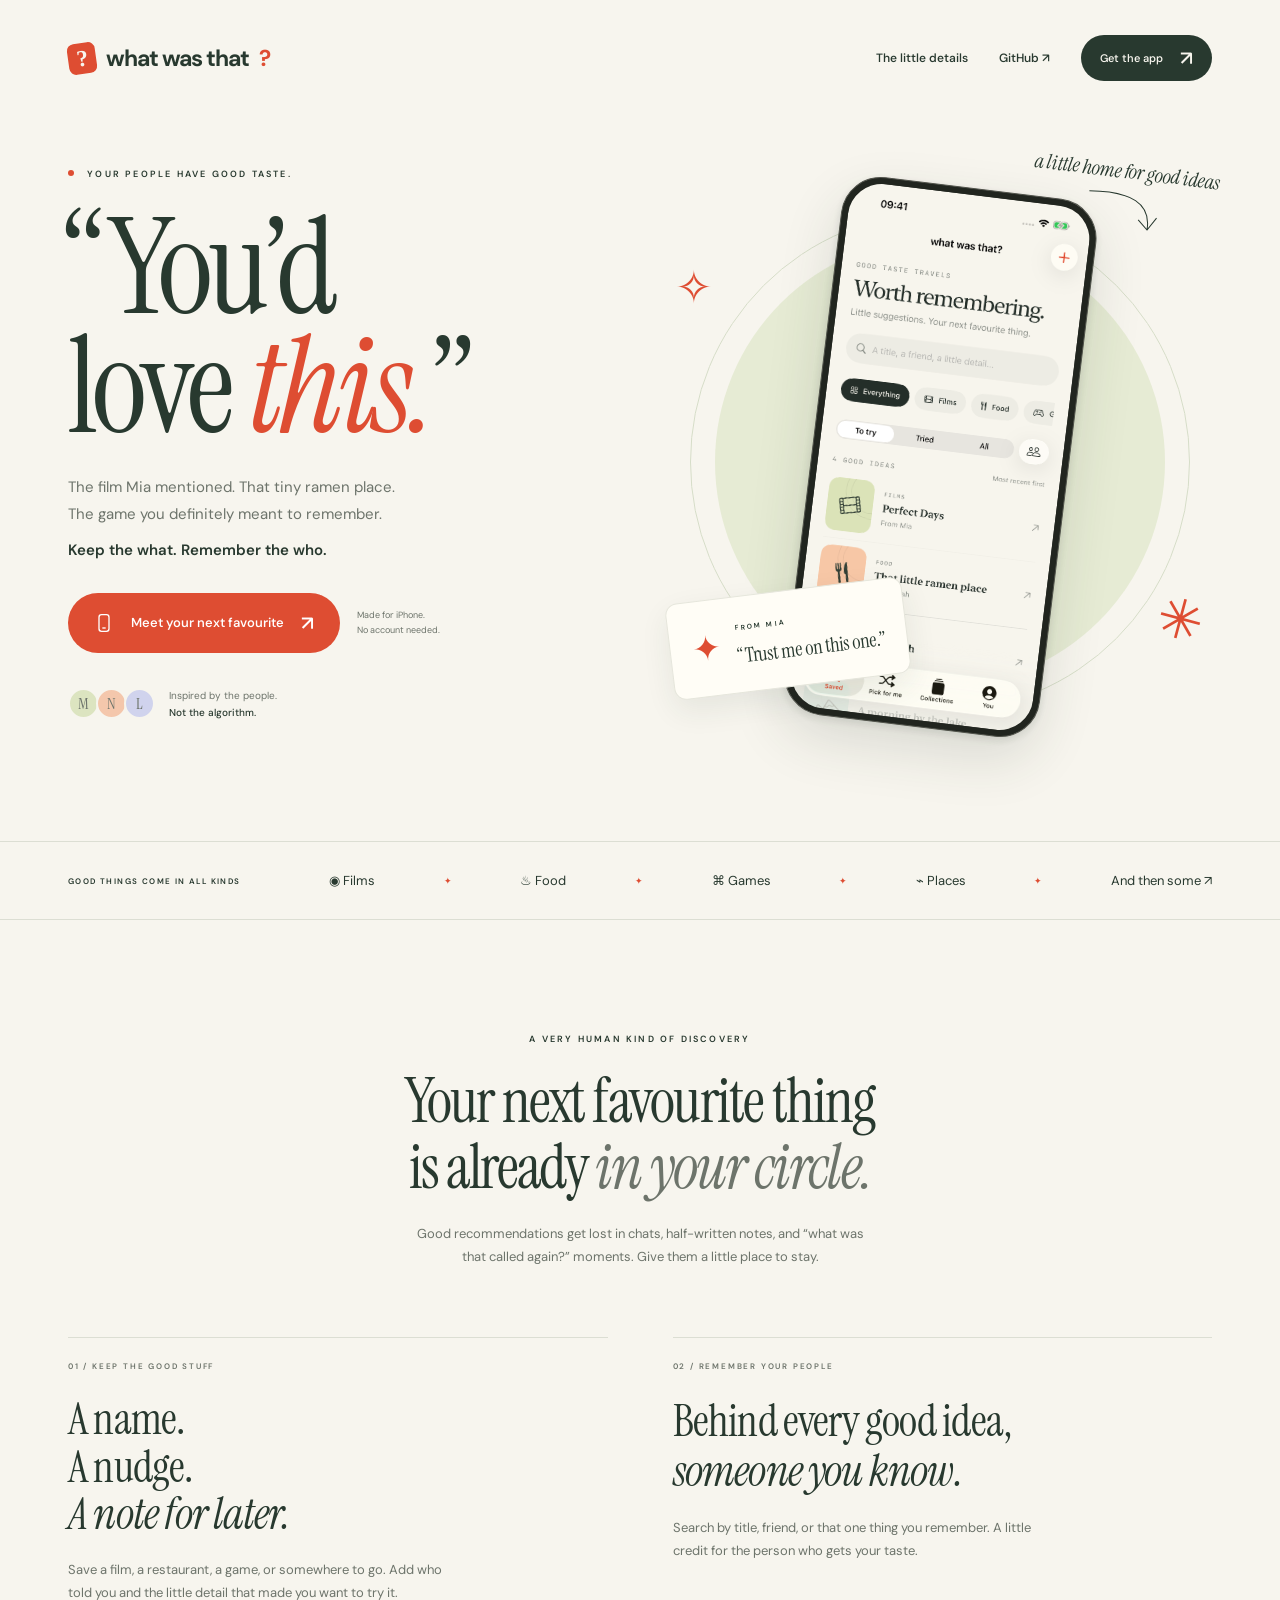
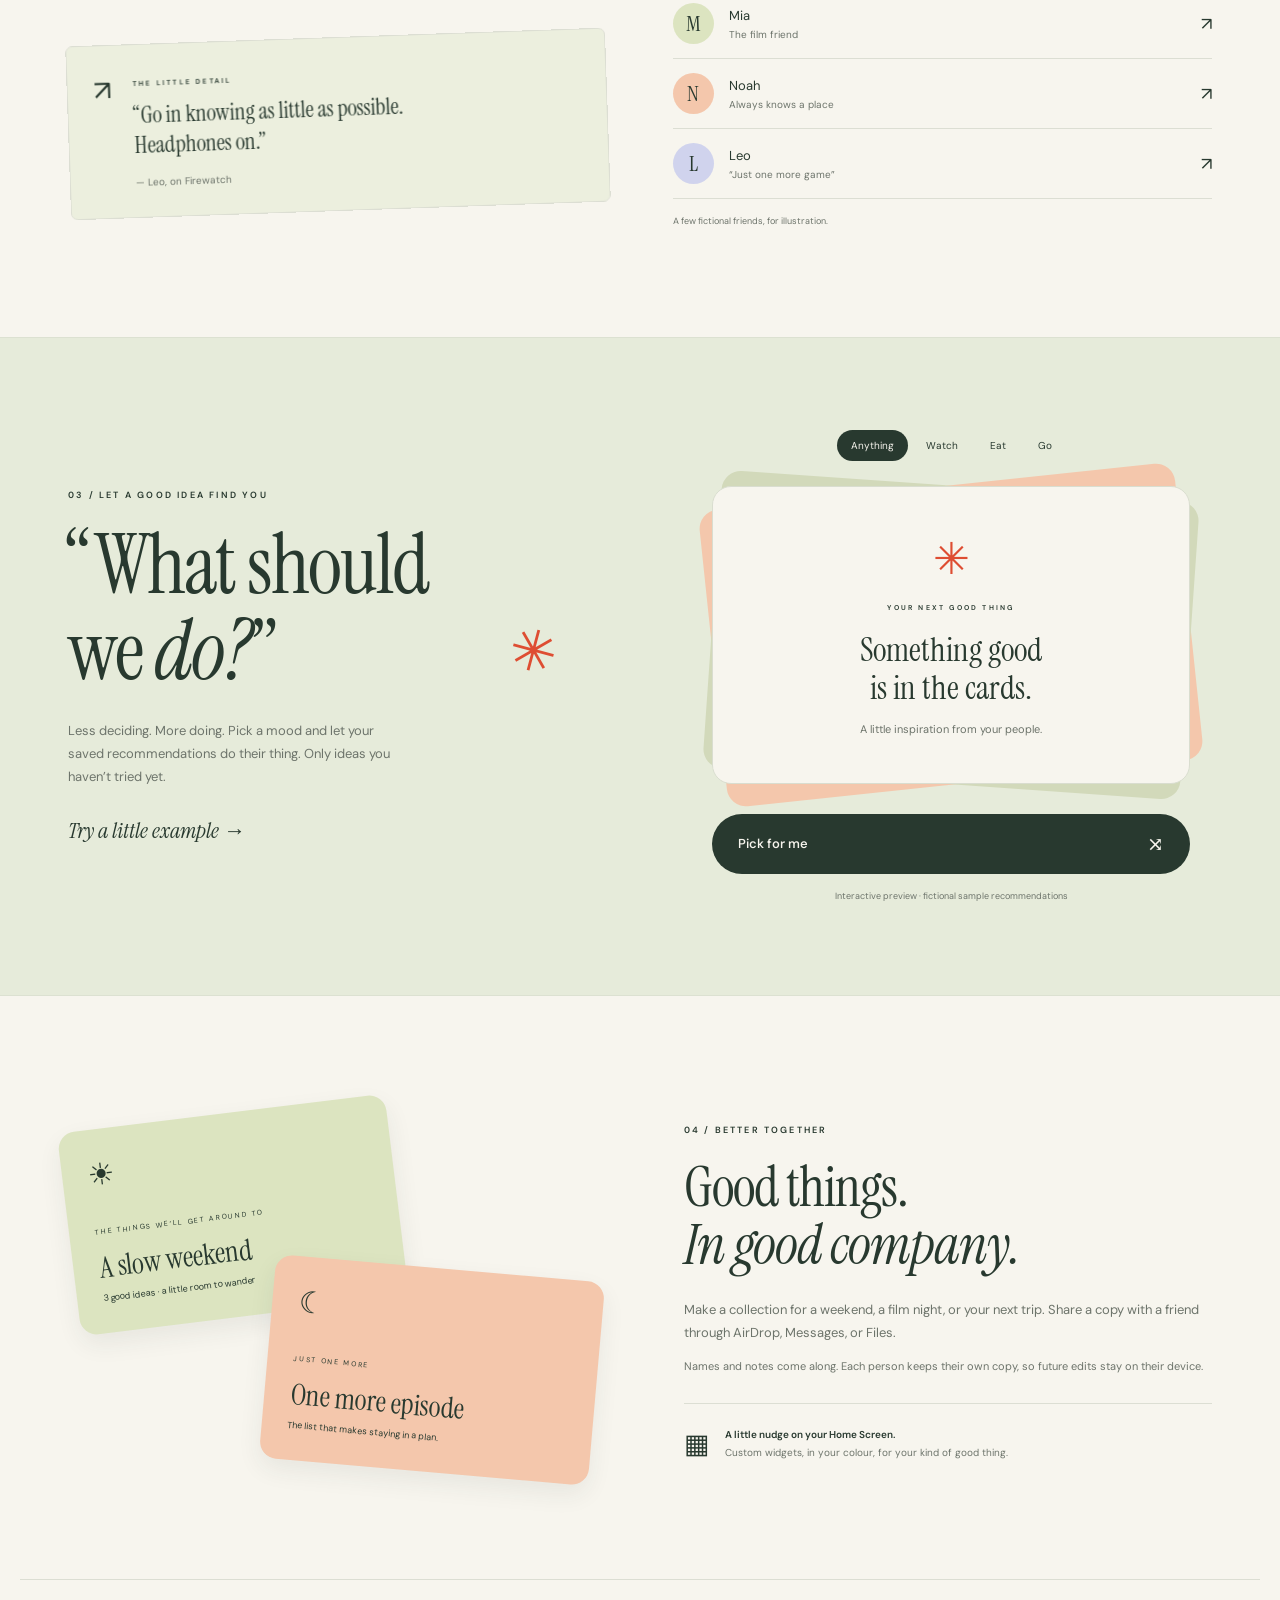
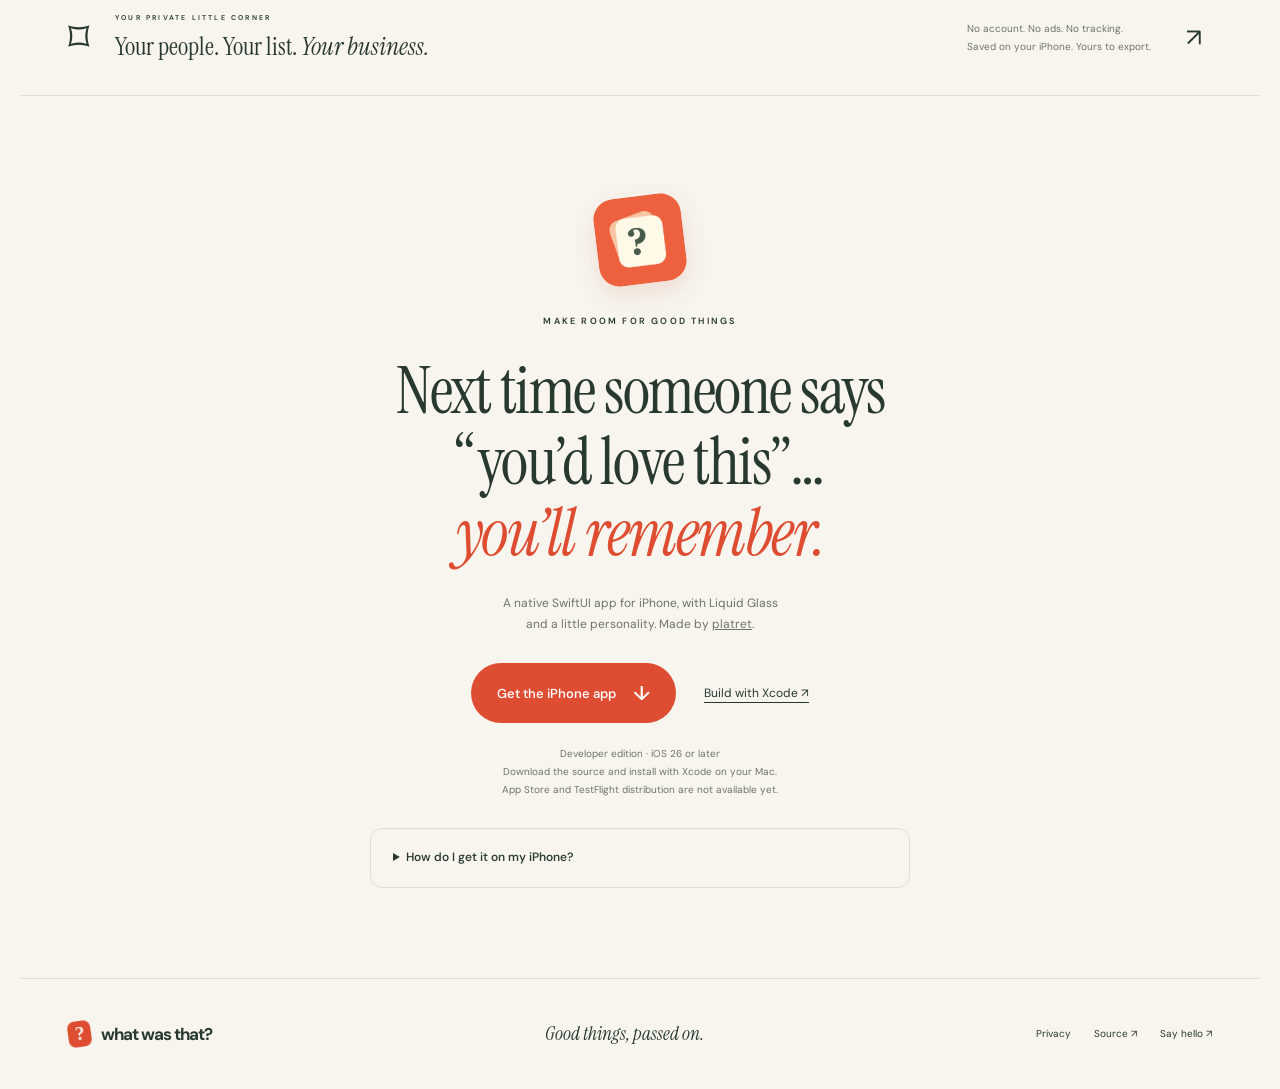
==== site/index.html @ 5cce88cd "Build What Was That iPhone app, widgets, and product website" ====
<!doctype html>
<html lang="en">
  <head>
    <meta charset="utf-8" />
    <meta name="viewport" content="width=device-width,initial-scale=1" />
    <meta name="theme-color" content="#f7f5ee" />
    <title>What Was That? — Good things, passed on.</title>
    <meta
      name="description"
      content="A little home for the films, food, games and places your friends tell you you'll love. A private, native iPhone app by platret."
    />
    <meta
      property="og:title"
      content="What Was That? — Good things, passed on."
    />
    <meta
      property="og:description"
      content="Keep the what. Remember the who. Your next favourite thing is already in your circle."
    />
    <meta property="og:type" content="website" />
    <meta
      property="og:image"
      content="https://platret.github.io/what-was-that/assets/icon.png"
    />
    <link rel="icon" href="assets/icon.png" />
    <link rel="stylesheet" href="style.css" />
    <script src="app.js" defer></script>
  </head>
  <body>
    <a href="#main" class="skip">Skip to content</a>
    <header class="nav wrap">
      <a class="wordmark" href="#" aria-label="What Was That? home"
        ><span class="brand-icon">?</span> what was that<span class="coral"
          >?</span
        ></a
      >
      <nav aria-label="Main navigation">
        <a href="#the-app">The little details</a
        ><a
          href="https://github.com/platret/what-was-that"
          target="_blank"
          rel="noopener"
          >GitHub ↗</a
        ><a class="button small dark" href="#get"
          >Get the app <span>↗</span></a
        >
      </nav>
    </header>
    <main id="main">
      <section class="hero wrap">
        <div class="hero-copy reveal">
          <div class="eyebrow">
            <span class="status-dot"></span> YOUR PEOPLE HAVE GOOD TASTE.
          </div>
          <h1>“You’d<br />love <em>this.</em>”</h1>
          <p class="hero-sub">
            The film Mia mentioned. That tiny ramen place.<br class="desktop" />
            The game you definitely meant to remember.
          </p>
          <p class="hero-sub second">Keep the what. Remember the who.</p>
          <div class="hero-actions">
            <a class="button coral-bg" href="#get"
              ><svg viewBox="0 0 24 24" aria-hidden="true">
                <rect x="6" y="2" width="12" height="20" rx="3" />
                <path d="M10 18h4" />
              </svg>
              Meet your next favourite <span>↗</span></a
            ><span class="tiny">Made for iPhone.<br />No account needed.</span>
          </div>
          <div class="friend-note">
            <div class="avatars">
              <span>M</span><span>N</span><span>L</span>
            </div>
            <span
              >Inspired by the people.<br /><strong
                >Not the algorithm.</strong
              ></span
            >
          </div>
        </div>
        <div
          class="hero-visual reveal"
          aria-label="What Was That? iPhone app preview with fictional sample recommendations"
        >
          <div class="orbit"></div>
          <div class="orbit orbit-two"></div>
          <span class="floating-label top-label"
            >a little home for good ideas
            <svg width="75" height="42" viewBox="0 0 75 42">
              <path d="M2 3 Q65 -4 64 34 M54 26l10 9 8-13" /></svg
          ></span>
          <div class="phone hero-phone">
            <img
              src="assets/saved.png"
              alt="Saved screen showing Perfect Days from Mia, a ramen place from Noah, and more"
              width="1206"
              height="2622"
              fetchpriority="high"
            />
          </div>
          <div class="mini-note">
            <span class="note-star">✦</span>
            <div>
              <span class="eyebrow">FROM MIA</span>
              <p>“Trust me on this one.”</p>
            </div>
          </div>
          <span class="hand-star star-one">✳</span
          ><span class="hand-star star-two">✧</span>
        </div>
      </section>
      <div class="category-ribbon">
        <div class="wrap ribbon-inner">
          <span>GOOD THINGS COME IN ALL KINDS</span><span>◉ Films</span><i>✦</i
          ><span>♨ Food</span><i>✦</i><span>⌘ Games</span><i>✦</i
          ><span>⌁ Places</span><i>✦</i><span>And then some ↗</span>
        </div>
      </div>
      <section class="intro wrap reveal" id="the-app">
        <div class="eyebrow">A VERY HUMAN KIND OF DISCOVERY</div>
        <h2>
          Your next favourite thing<br />is already <em>in your circle.</em>
        </h2>
        <p>
          Good recommendations get lost in chats, half-written notes, and “what
          was that called again?” moments. Give them a little place to stay.
        </p>
      </section>
      <section class="features wrap">
        <article class="feature feature-one reveal">
          <div class="feature-number">01 / KEEP THE GOOD STUFF</div>
          <h3>A name.<br />A nudge.<br /><em>A note for later.</em></h3>
          <p>
            Save a film, a restaurant, a game, or somewhere to go. Add who told
            you and the little detail that made you want to try it.
          </p>
          <div class="snippet">
            <span class="snippet-icon">↗</span>
            <div>
              <span class="eyebrow">THE LITTLE DETAIL</span>
              <p>“Go in knowing as little as possible.<br />Headphones on.”</p>
              <span class="from">— Leo, on Firewatch</span>
            </div>
          </div>
        </article>
        <article class="feature feature-two reveal">
          <div class="feature-number">02 / REMEMBER YOUR PEOPLE</div>
          <h3>Behind every good idea,<br /><em>someone you know.</em></h3>
          <p>
            Search by title, friend, or that one thing you remember. A little
            credit for the person who gets your taste.
          </p>
          <div class="friend-list">
            <div>
              <span class="avatar sage">M</span
              ><span>Mia <small>The film friend</small></span
              ><span class="arrow">↗</span>
            </div>
            <div>
              <span class="avatar peach">N</span
              ><span>Noah <small>Always knows a place</small></span
              ><span class="arrow">↗</span>
            </div>
            <div>
              <span class="avatar lavender">L</span
              ><span>Leo <small>“Just one more game”</small></span
              ><span class="arrow">↗</span>
            </div>
          </div>
          <span class="example-label"
            >A few fictional friends, for illustration.</span
          >
        </article>
      </section>
      <section class="serendipity" id="try">
        <div class="wrap serendipity-inner">
          <div class="reveal">
            <div class="eyebrow">03 / LET A GOOD IDEA FIND YOU</div>
            <h2>
              “What should<br />we <em>do?</em>”<span class="asterisk">✳</span>
            </h2>
            <p>
              Less deciding. More doing. Pick a mood and let your saved
              recommendations do their thing. Only ideas you haven’t tried yet.
            </p>
            <span class="try-note">Try a little example →</span>
          </div>
          <div class="demo reveal">
            <div class="demo-tabs" role="group" aria-label="Example category">
              <button class="active" data-category="all" aria-pressed="true">
                Anything</button
              ><button data-category="film" aria-pressed="false">Watch</button
              ><button data-category="food" aria-pressed="false">Eat</button
              ><button data-category="place" aria-pressed="false">Go</button>
            </div>
            <div class="demo-stack">
              <div class="demo-card" aria-live="polite" aria-atomic="true">
                <span id="demo-symbol" aria-hidden="true">✳</span
                ><span class="eyebrow" id="demo-kind"
                  >YOUR NEXT GOOD THING</span
                >
                <h3 id="demo-title">Something good<br />is in the cards.</h3>
                <p id="demo-from">A little inspiration from your people.</p>
              </div>
            </div>
            <button class="button dark" id="pick-button">
              Pick for me <span>⤨</span></button
            ><span class="example-label"
              >Interactive preview · fictional sample recommendations</span
            >
          </div>
        </div>
      </section>
      <section class="collection-section wrap reveal">
        <div class="collection-art" aria-hidden="true">
          <div class="collection-card sage">
            <span>☀</span>
            <div>
              <small>THE THINGS WE’LL GET AROUND TO</small>
              <h3>A slow weekend</h3>
              <p>3 good ideas · a little room to wander</p>
            </div>
          </div>
          <div class="collection-card peach">
            <span>☾</span>
            <div>
              <small>JUST ONE MORE</small>
              <h3>One more episode</h3>
              <p>The list that makes staying in a plan.</p>
            </div>
          </div>
        </div>
        <div>
          <div class="eyebrow">04 / BETTER TOGETHER</div>
          <h2>Good things.<br /><em>In good company.</em></h2>
          <p>
            Make a collection for a weekend, a film night, or your next trip.
            Share a copy with a friend through AirDrop, Messages, or Files.
          </p>
          <p class="fine-copy">
            Names and notes come along. Each person keeps their own copy, so
            future edits stay on their device.
          </p>
          <div class="widget-callout">
            <span>▦</span>
            <p>
              <strong>A little nudge on your Home Screen.</strong><br />Custom
              widgets, in your colour, for your kind of good thing.
            </p>
          </div>
        </div>
      </section>
      <section class="privacy-strip wrap reveal">
        <span class="privacy-icon">⌑</span>
        <div>
          <div class="eyebrow">YOUR PRIVATE LITTLE CORNER</div>
          <h3>Your people. Your list. <em>Your business.</em></h3>
        </div>
        <p>
          No account. No ads. No tracking.<br />Saved on your iPhone. Yours to
          export.
        </p>
        <a href="privacy.html" aria-label="Read the privacy policy">↗</a>
      </section>
      <section class="get-section wrap reveal" id="get">
        <img
          class="app-icon"
          src="assets/icon.png"
          width="88"
          height="88"
          alt="What Was That? app icon"
        />
        <div class="eyebrow">MAKE ROOM FOR GOOD THINGS</div>
        <h2>
          Next time someone says<br />“you’d love this”…<br /><em
            >you’ll remember.</em
          >
        </h2>
        <p>
          A native SwiftUI app for iPhone, with Liquid Glass<br />and a little
          personality. Made by <a href="https://github.com/platret">platret</a>.
        </p>
        <div class="get-actions">
          <a
            class="button coral-bg"
            href="https://github.com/platret/what-was-that/releases/latest"
            >Get the iPhone app <span>↓</span></a
          ><a
            class="text-link"
            href="https://github.com/platret/what-was-that#run-on-your-iphone"
            >Build with Xcode ↗</a
          >
        </div>
        <p class="availability">
          Developer edition · iOS 26 or later<br />Download the source and
          install with Xcode on your Mac.<br />App Store and TestFlight
          distribution are not available yet.
        </p>
        <details>
          <summary>How do I get it on my iPhone?</summary>
          <ol>
            <li>
              Download the source from the release page and unzip it on your
              Mac.
            </li>
            <li>
              Open <code>WhatWasThat.xcodeproj</code> in Xcode 26 or later.
            </li>
            <li>
              Select your Apple development team for the app and widget targets.
              Use your own bundle and App Group identifiers.
            </li>
            <li>
              Connect your iPhone, enable Developer Mode, select it in Xcode,
              and press Run.
            </li>
          </ol>
          <p>
            Widgets require App Groups support for your signing team. The
            repository includes detailed setup instructions.
          </p>
        </details>
      </section>
    </main>
    <footer class="wrap">
      <a class="wordmark" href="#"
        ><span class="brand-icon">?</span> what was that?</a
      ><span>Good things, passed on.</span>
      <div>
        <a href="privacy.html">Privacy</a
        ><a href="https://github.com/platret/what-was-that">Source ↗</a
        ><a href="https://github.com/platret/what-was-that/issues"
          >Say hello ↗</a
        >
      </div>
    </footer>
  </body>
</html>
---- site/style.css ----
@import url("https://fonts.googleapis.com/css2?family=DM+Sans:wght@400;450;500;550;600;650;700&family=Instrument+Serif:ital@0;1&display=swap");
:root {
  --paper: #f7f5ee;
  --ink: #28392f;
  --muted: #6d746b;
  --coral: #de4d32;
  --line: #dcded3;
  --sage: #dce4c0;
  --peach: #f4c7ac;
  --lavender: #d0d3ed;
  --display: "Instrument Serif", Georgia, serif;
  --body: "DM Sans", sans-serif;
}
* {
  box-sizing: border-box;
}
html {
  scroll-behavior: smooth;
  scroll-padding-top: 30px;
}
body {
  margin: 0;
  background: var(--paper);
  color: var(--ink);
  font-family: var(--body);
  font-size: 15px;
  -webkit-font-smoothing: antialiased;
}
button,
a {
  -webkit-tap-highlight-color: transparent;
}
a {
  color: inherit;
  text-decoration: none;
}
button {
  font: inherit;
  cursor: pointer;
}
button:focus-visible,
a:focus-visible,
summary:focus-visible {
  outline: 3px solid var(--coral);
  outline-offset: 6px;
}
button:disabled {
  cursor: wait;
}
h1,
h2,
h3,
p {
  margin: 0;
}
h1,
h2,
h3 {
  font-family: var(--display);
  font-weight: 400;
}
em {
  font-weight: 400;
}
p {
  color: var(--muted);
  line-height: 1.75;
}
.wrap {
  max-width: 1240px;
  margin: auto;
  padding-left: 48px;
  padding-right: 48px;
}
.nav {
  height: 116px;
  display: flex;
  align-items: center;
  justify-content: space-between;
}
.wordmark {
  font-weight: 700;
  font-size: 23px;
  letter-spacing: -1px;
  display: inline-flex;
  align-items: center;
  gap: 10px;
  white-space: nowrap;
}
.brand-icon {
  height: 31px;
  width: 28px;
  border-radius: 7px;
  background: var(--coral);
  color: var(--paper);
  display: inline-grid;
  place-items: center;
  font-family: Georgia, serif;
  font-size: 23px;
  transform: rotate(-8deg);
}
.coral {
  color: var(--coral);
}
.nav nav {
  display: flex;
  gap: 31px;
  align-items: center;
  font-size: 12px;
  font-weight: 550;
}
.button {
  display: inline-flex;
  align-items: center;
  justify-content: center;
  gap: 17px;
  padding: 20px 26px;
  border-radius: 50px;
  border: 0;
  font-weight: 550;
  font-size: 13px;
  transition:
    transform 0.25s,
    box-shadow 0.25s;
}
.button:hover {
  transform: translateY(-3px);
  box-shadow: 0 10px 25px #28392f17;
}
.button:active {
  transform: scale(0.97);
}
.button span:last-child {
  font-size: 20px;
  line-height: 1;
}
.button svg {
  height: 20px;
  width: 20px;
  fill: none;
  stroke: currentColor;
  stroke-width: 1.6;
}
.dark {
  background: var(--ink);
  color: var(--paper);
}
.small {
  padding: 13px 19px;
  font-size: 11px;
}
.coral-bg {
  background: var(--coral);
  color: #fff;
}
.eyebrow {
  font-size: 9px;
  font-weight: 600;
  letter-spacing: 2.2px;
  line-height: 1.7;
}
.hero {
  display: grid;
  grid-template-columns: 1.05fr 1fr;
  min-height: 725px;
  padding-top: 51px;
  padding-bottom: 80px;
  gap: 30px;
}
.status-dot {
  display: inline-block;
  width: 6px;
  height: 6px;
  background: var(--coral);
  border-radius: 50%;
  margin: 0 9px 1px 0;
}
.hero h1 {
  font-size: clamp(100px, 10.5vw, 147px);
  line-height: 0.88;
  letter-spacing: -5px;
  margin-top: 27px;
  margin-bottom: 28px;
}
.hero h1 em {
  color: var(--coral);
}
.hero-sub {
  font-size: 15px;
  line-height: 1.8;
}
.hero-sub.second {
  font-weight: 600;
  color: var(--ink);
  margin-top: 9px;
}
.hero-actions {
  display: flex;
  align-items: center;
  gap: 17px;
  margin-top: 29px;
}
.tiny {
  font-size: 9px;
  color: var(--muted);
  line-height: 1.6;
}
.friend-note {
  display: flex;
  gap: 14px;
  align-items: center;
  margin-top: 34px;
  font-size: 10px;
  line-height: 1.7;
  color: var(--muted);
}
.friend-note strong {
  color: var(--ink);
  font-weight: 500;
}
.avatars {
  display: flex;
  padding-left: 3px;
}
.avatars span {
  width: 31px;
  height: 31px;
  border-radius: 50%;
  display: grid;
  place-items: center;
  background: var(--sage);
  border: 2px solid var(--paper);
  margin-left: -3px;
  font-family: var(--display);
  font-size: 16px;
}
.avatars span:nth-child(2) {
  background: var(--peach);
}
.avatars span:nth-child(3) {
  background: var(--lavender);
}
.hero-visual {
  position: relative;
  display: flex;
  align-items: center;
  justify-content: center;
  min-width: 0;
  padding: 17px 0 30px;
}
.orbit {
  position: absolute;
  width: 450px;
  height: 450px;
  border-radius: 50%;
  background: #e6ebd4;
  z-index: -1;
  top: 70px;
}
.orbit-two {
  width: 500px;
  height: 500px;
  background: transparent;
  border: 1px solid #d6ddc8;
  top: 45px;
}
.phone {
  position: relative;
  width: 257px;
  border-radius: 40px;
  background: #21251f;
  padding: 6px;
  box-shadow:
    0 22px 55px #29382c24,
    0 3px 8px #29382c20;
  border: 1px solid #51534b;
  overflow: hidden;
}
.phone img {
  width: 100%;
  height: auto;
  display: block;
  border-radius: 34px;
}
.hero-phone {
  transform: rotate(7deg);
  transition: transform 0.6s;
  z-index: 1;
}
.hero-phone:hover {
  transform: rotate(1deg) translateY(-5px);
}
.floating-label {
  position: absolute;
  font-family: var(--display);
  font-style: italic;
  font-size: 20px;
  z-index: 2;
}
.top-label {
  right: -5px;
  top: -9px;
  transform: rotate(7deg);
  display: flex;
  flex-direction: column;
  align-items: center;
  gap: 8px;
}
.top-label svg {
  fill: none;
  stroke: var(--ink);
  stroke-width: 1;
}
.mini-note {
  position: absolute;
  left: 0;
  bottom: 74px;
  background: #fffdf6;
  border: 1px solid #e6e6dc;
  border-radius: 12px;
  padding: 18px 22px;
  box-shadow: 0 12px 30px #29382c15;
  z-index: 3;
  display: flex;
  gap: 16px;
  align-items: center;
  transform: rotate(-7deg);
}
.mini-note .eyebrow {
  font-size: 7px;
}
.mini-note p {
  font-family: var(--display);
  font-size: 20px;
  color: var(--ink);
  margin-top: 4px;
}
.note-star {
  font-size: 34px;
  color: var(--coral);
}
.hand-star {
  position: absolute;
  color: var(--coral);
  z-index: 3;
}
.star-one {
  font-size: 55px;
  right: 9px;
  bottom: 105px;
  transform: rotate(15deg);
}
.star-two {
  font-size: 45px;
  left: 6px;
  top: 91px;
}
.category-ribbon {
  border-top: 1px solid var(--line);
  border-bottom: 1px solid var(--line);
}
.ribbon-inner {
  height: 77px;
  display: flex;
  align-items: center;
  justify-content: space-between;
  gap: 15px;
}
.ribbon-inner span {
  font-size: 13px;
  white-space: nowrap;
}
.ribbon-inner span:first-child {
  font-size: 8px;
  font-weight: 600;
  letter-spacing: 1.4px;
  margin-right: 20px;
}
.ribbon-inner i {
  font-size: 9px;
  font-style: normal;
  color: var(--coral);
}
.intro {
  padding-top: 112px;
  padding-bottom: 69px;
  text-align: center;
}
.intro h2 {
  font-size: 61px;
  line-height: 1.07;
  letter-spacing: -1.8px;
  margin-top: 22px;
}
.intro h2 em {
  color: var(--muted);
}
.intro p {
  max-width: 455px;
  font-size: 13px;
  margin: 23px auto 0;
}
.features {
  display: grid;
  grid-template-columns: 1fr 1fr;
  gap: 65px;
  padding-bottom: 108px;
}
.feature {
  border-top: 1px solid var(--line);
  padding-top: 23px;
}
.feature-number {
  font-size: 8px;
  letter-spacing: 1.8px;
  font-weight: 600;
  color: var(--muted);
}
.feature h3 {
  font-size: 44px;
  letter-spacing: -0.8px;
  line-height: 1.08;
  margin: 25px 0 20px;
}
.feature > p {
  max-width: 380px;
  font-size: 13px;
}
.feature-two h3 {
  margin-top: 26px;
  line-height: 1.13;
}
.snippet {
  margin-top: 33px;
  padding: 26px;
  display: flex;
  gap: 22px;
  border: 1px solid var(--line);
  border-radius: 7px;
  background: #ecefde;
  transform: rotate(-2deg);
}
.snippet-icon {
  font-size: 28px;
}
.snippet .eyebrow {
  font-size: 7px;
}
.snippet p {
  font-family: var(--display);
  font-size: 23px;
  line-height: 1.3;
  color: var(--ink);
  margin: 10px 0;
}
.from {
  font-size: 10px;
  color: var(--muted);
}
.friend-list {
  margin-top: 27px;
}
.friend-list > div {
  display: flex;
  align-items: center;
  gap: 15px;
  padding: 14px 0;
  border-bottom: 1px solid var(--line);
}
.avatar {
  border-radius: 50%;
  width: 41px;
  height: 41px;
  display: grid;
  place-items: center;
  font-family: var(--display);
  font-size: 22px;
}
.sage {
  background: var(--sage);
}
.peach {
  background: var(--peach);
}
.lavender {
  background: var(--lavender);
}
.friend-list span:nth-child(2) {
  font-size: 13px;
}
.friend-list small {
  display: block;
  font-size: 10px;
  color: var(--muted);
  margin-top: 4px;
}
.arrow {
  margin-left: auto;
  font-size: 18px;
}
.example-label {
  display: block;
  font-size: 9px;
  color: var(--muted);
  margin-top: 16px;
  line-height: 1.5;
}
.serendipity {
  background: #e6ebda;
  border-top: 1px solid #dce1d1;
  border-bottom: 1px solid #dce1d1;
  padding: 87px 0;
}
.serendipity-inner {
  display: grid;
  grid-template-columns: 1fr 1fr;
  gap: 100px;
  align-items: center;
}
.serendipity h2 {
  font-size: 83px;
  letter-spacing: -2px;
  line-height: 1.03;
  position: relative;
  margin: 20px 0 26px;
}
.asterisk {
  font-family: var(--body);
  color: var(--coral);
  font-size: 57px;
  position: absolute;
  top: 100px;
  right: 35px;
  transform: rotate(15deg);
}
.serendipity p {
  font-size: 13px;
  max-width: 335px;
}
.try-note {
  font-family: var(--display);
  font-style: italic;
  font-size: 22px;
  display: block;
  margin-top: 28px;
}
.demo {
  padding: 5px 22px;
  text-align: center;
}
.demo-tabs {
  display: flex;
  justify-content: center;
  gap: 4px;
  margin-bottom: 25px;
}
.demo-tabs button {
  border: 0;
  background: transparent;
  padding: 9px 14px;
  border-radius: 30px;
  font-size: 10px;
  color: var(--ink);
}
.demo-tabs button.active {
  background: var(--ink);
  color: var(--paper);
}
.demo-stack {
  position: relative;
  isolation: isolate;
}
.demo-stack:before,
.demo-stack:after {
  content: "";
  position: absolute;
  inset: 0;
  border-radius: 19px;
  background: var(--peach);
  transform: rotate(-6deg);
  z-index: -1;
}
.demo-stack:after {
  background: #d2d9ba;
  transform: rotate(4deg);
}
.demo-card {
  background: var(--paper);
  border: 1px solid #d9ddcf;
  border-radius: 19px;
  min-height: 298px;
  padding: 30px 20px;
  display: flex;
  align-items: center;
  justify-content: center;
  flex-direction: column;
  transition:
    transform 0.3s,
    opacity 0.3s;
}
.demo-card.choosing {
  transform: rotate(-3deg) scale(0.96);
  opacity: 0.55;
}
#demo-symbol {
  font-size: 44px;
  color: var(--coral);
  display: block;
  margin-bottom: 14px;
}
.demo-card .eyebrow {
  font-size: 7px;
}
.demo-card h3 {
  font-size: 33px;
  line-height: 1.15;
  margin: 17px 0 13px;
}
.demo-card p {
  font-size: 11px;
}
.demo > .button {
  width: 100%;
  margin-top: 30px;
  justify-content: space-between;
}
.collection-section {
  padding-top: 117px;
  padding-bottom: 108px;
  display: grid;
  grid-template-columns: 1fr 1fr;
  gap: 87px;
  align-items: center;
}
.collection-section h2 {
  font-size: 55px;
  line-height: 1.06;
  letter-spacing: -1px;
  margin: 20px 0 24px;
}
.collection-section p {
  font-size: 13px;
}
.collection-section .fine-copy {
  font-size: 11px;
  margin-top: 12px;
}
.collection-art {
  position: relative;
  height: 358px;
  padding-top: 5px;
  padding-left: 10px;
}
.collection-card {
  width: 330px;
  position: absolute;
  border-radius: 17px;
  padding: 26px;
  min-height: 200px;
  box-shadow: 0 10px 25px #28392f13;
  color: var(--ink);
}
.collection-card:first-child {
  transform: rotate(-7deg);
  top: 0;
  left: 0;
}
.collection-card:nth-child(2) {
  transform: rotate(5deg);
  bottom: 0;
  right: 0;
}
.collection-card > span {
  font-size: 30px;
  display: block;
  margin-bottom: 25px;
}
.collection-card small {
  font-size: 7px;
  letter-spacing: 1.7px;
}
.collection-card h3 {
  font-size: 29px;
  margin: 9px 0 5px;
}
.collection-card p {
  font-size: 9px;
  color: var(--ink);
}
.widget-callout {
  display: flex;
  align-items: center;
  gap: 15px;
  margin-top: 27px;
  border-top: 1px solid var(--line);
  padding-top: 22px;
}
.widget-callout > span {
  font-size: 27px;
}
.widget-callout p {
  font-size: 10px;
}
.widget-callout strong {
  color: var(--ink);
  font-weight: 600;
}
.privacy-strip {
  display: flex;
  align-items: center;
  gap: 25px;
  padding-top: 30px;
  padding-bottom: 30px;
  border-top: 1px solid var(--line);
  border-bottom: 1px solid var(--line);
}
.privacy-icon {
  font-size: 42px;
}
.privacy-strip .eyebrow {
  font-size: 7px;
}
.privacy-strip h3 {
  font-size: 25px;
  margin-top: 6px;
}
.privacy-strip p {
  font-size: 10px;
  margin-left: auto;
}
.privacy-strip > a {
  font-size: 25px;
  padding: 10px;
}
.get-section {
  text-align: center;
  padding-top: 100px;
  padding-bottom: 90px;
}
.app-icon {
  border-radius: 21px;
  box-shadow: 0 9px 25px #c44f3225;
  margin-bottom: 25px;
  transform: rotate(-7deg);
}
.get-section h2 {
  font-size: 66px;
  line-height: 1.08;
  letter-spacing: -1.5px;
  margin: 25px 0;
}
.get-section h2 em {
  color: var(--coral);
}
.get-section > p {
  font-size: 12px;
}
.get-section > p a {
  text-decoration: underline;
}
.get-actions {
  display: flex;
  justify-content: center;
  align-items: center;
  gap: 28px;
  margin: 28px 0 22px;
}
.text-link {
  font-size: 12px;
  text-decoration: underline;
  text-underline-offset: 5px;
}
.get-section .availability {
  font-size: 10px;
  line-height: 1.8;
}
details {
  text-align: left;
  max-width: 540px;
  margin: 29px auto 0;
  padding: 18px 22px;
  border: 1px solid var(--line);
  border-radius: 12px;
  font-size: 12px;
  line-height: 1.8;
}
summary {
  cursor: pointer;
  font-weight: 550;
}
details p {
  font-size: 11px;
}
details li {
  padding: 5px 0;
}
code {
  font-size: 10px;
  background: #e7e9de;
  padding: 3px 5px;
  border-radius: 4px;
}
footer {
  border-top: 1px solid var(--line);
  min-height: 111px;
  display: flex;
  align-items: center;
  justify-content: space-between;
  gap: 20px;
}
footer .wordmark {
  font-size: 17px;
}
footer .brand-icon {
  width: 23px;
  height: 26px;
  font-size: 19px;
}
footer > span {
  font-family: var(--display);
  font-style: italic;
  font-size: 19px;
}
footer > div {
  display: flex;
  gap: 23px;
  font-size: 10px;
}
.skip {
  position: fixed;
  top: -100px;
  left: 15px;
  z-index: 100;
  background: var(--ink);
  color: white;
  padding: 15px;
}
.skip:focus {
  top: 10px;
}
.reveal {
  animation: rise 0.8s both;
}
.hero-visual {
  animation-delay: 0.15s;
}
@keyframes rise {
  from {
    opacity: 0;
    transform: translateY(18px);
  }
  to {
    opacity: 1;
    transform: translateY(0);
  }
}
.legal {
  max-width: 740px;
  padding-top: 70px;
  padding-bottom: 90px;
}
.legal h1 {
  font-size: 68px;
  line-height: 1;
  margin: 20px 0 35px;
}
.legal h2 {
  font-size: 30px;
  margin: 35px 0 13px;
}
.legal p {
  font-size: 14px;
  margin-bottom: 16px;
}
.legal a {
  text-decoration: underline;
}
@media (min-width: 1500px) {
  .hero {
    min-height: 775px;
  }
  .hero-visual {
    padding-bottom: 55px;
  }
  .phone {
    width: 276px;
  }
}
@media (max-width: 1050px) {
  .wrap {
    padding-left: 30px;
    padding-right: 30px;
  }
  .hero h1 {
    font-size: 118px;
  }
  .hero {
    gap: 15px;
    min-height: 710px;
  }
  .hero-actions {
    flex-direction: column;
    align-items: flex-start;
  }
  .hero-actions .tiny {
    display: none;
  }
  .orbit {
    width: 360px;
    height: 360px;
    top: 105px;
  }
  .orbit-two {
    width: 400px;
    height: 400px;
    top: 85px;
  }
  .phone {
    width: 235px;
  }
  .mini-note {
    left: -5px;
    bottom: 100px;
    padding: 14px;
  }
  .top-label {
    right: 0;
    font-size: 17px;
    top: 12px;
  }
  .ribbon-inner span:first-child {
    display: none;
  }
  .serendipity-inner {
    gap: 40px;
  }
  .features {
    gap: 40px;
  }
  .collection-section {
    gap: 45px;
  }
  .collection-card {
    width: 285px;
  }
  .privacy-strip {
    gap: 16px;
  }
  .privacy-strip h3 {
    font-size: 23px;
  }
  .privacy-strip p {
    font-size: 9px;
  }
  .asterisk {
    right: 0;
  }
}
@media (max-width: 760px) {
  .wrap {
    padding-left: 24px;
    padding-right: 24px;
  }
  .nav {
    height: 88px;
  }
  .wordmark {
    font-size: 20px;
  }
  .nav nav > a:not(.button) {
    display: none;
  }
  .nav .button {
    font-size: 10px;
    padding: 11px 15px;
  }
  .hero {
    grid-template-columns: 1fr;
    padding-top: 32px;
    padding-bottom: 45px;
    gap: 40px;
    overflow: hidden;
  }
  .hero h1 {
    font-size: 110px;
    letter-spacing: -4px;
    margin-top: 25px;
  }
  .hero-copy {
    text-align: center;
  }
  .hero .eyebrow {
    font-size: 8px;
    letter-spacing: 1.7px;
  }
  .hero-sub {
    font-size: 13px;
  }
  .hero-actions {
    align-items: center;
    margin-top: 26px;
  }
  .friend-note {
    justify-content: center;
    margin-top: 24px;
  }
  .hero-visual {
    height: 620px;
    padding: 35px 0 0;
    max-width: 470px;
    width: 100%;
    margin: auto;
  }
  .phone {
    width: 248px;
  }
  .orbit {
    width: 365px;
    height: 365px;
    top: 112px;
  }
  .orbit-two {
    width: 408px;
    height: 408px;
    top: 90px;
  }
  .top-label {
    top: 10px;
    right: 3px;
    font-size: 18px;
  }
  .mini-note {
    bottom: 50px;
    left: 0;
  }
  .star-one {
    right: 0;
    bottom: 100px;
    font-size: 45px;
  }
  .star-two {
    left: 7px;
    top: 115px;
    font-size: 34px;
  }
  .ribbon-inner {
    height: auto;
    min-height: 70px;
    flex-wrap: wrap;
    justify-content: center;
    gap: 15px;
    padding-top: 17px;
    padding-bottom: 17px;
  }
  .ribbon-inner span {
    font-size: 11px;
  }
  .ribbon-inner span:last-child {
    display: none;
  }
  .ribbon-inner i:last-of-type {
    display: none;
  }
  .intro {
    padding-top: 73px;
    padding-bottom: 48px;
  }
  .intro h2 {
    font-size: 44px;
    letter-spacing: -0.8px;
  }
  .intro p {
    font-size: 12px;
  }
  .features {
    grid-template-columns: 1fr;
    gap: 50px;
    padding-bottom: 70px;
  }
  .feature h3 {
    font-size: 40px;
  }
  .feature > p {
    max-width: none;
  }
  .feature-two h3 br {
    display: none;
  }
  .snippet {
    margin: 30px 5px 0;
  }
  .serendipity {
    padding: 65px 0;
  }
  .serendipity-inner {
    grid-template-columns: 1fr;
    gap: 42px;
  }
  .serendipity h2 {
    font-size: 75px;
    max-width: 350px;
  }
  .serendipity p {
    max-width: 100%;
  }
  .asterisk {
    right: 17px;
    font-size: 47px;
  }
  .try-note {
    font-size: 20px;
  }
  .demo {
    max-width: 410px;
    margin: auto;
    width: 100%;
    padding: 0 10px;
  }
  .demo-card {
    min-height: 295px;
  }
  .collection-section {
    grid-template-columns: 1fr;
    padding-top: 65px;
    padding-bottom: 65px;
    gap: 50px;
  }
  .collection-art {
    order: 2;
    width: 100%;
    max-width: 400px;
    margin: auto;
    height: 350px;
  }
  .collection-card {
    width: 285px;
  }
  .collection-card:first-child {
    left: 8px;
  }
  .collection-card:nth-child(2) {
    right: 8px;
  }
  .collection-section h2 {
    font-size: 48px;
  }
  .privacy-strip {
    flex-wrap: wrap;
    gap: 15px;
    padding-top: 27px;
    padding-bottom: 27px;
  }
  .privacy-icon {
    display: none;
  }
  .privacy-strip h3 {
    font-size: 24px;
  }
  .privacy-strip p {
    margin-left: 0;
    font-size: 10px;
    width: 80%;
  }
  .privacy-strip > a {
    margin-left: auto;
  }
  .get-section {
    padding-top: 70px;
    padding-bottom: 60px;
  }
  .get-section h2 {
    font-size: 46px;
    letter-spacing: -0.8px;
  }
  .get-section > p br {
    display: none;
  }
  .get-actions {
    flex-direction: column;
    gap: 23px;
  }
  .get-section .availability br {
    display: block;
  }
  footer {
    flex-wrap: wrap;
    justify-content: center;
    padding-top: 30px;
    padding-bottom: 30px;
    gap: 23px;
  }
  footer > span {
    display: none;
  }
  footer > div {
    width: 100%;
    justify-content: center;
  }
  .legal h1 {
    font-size: 50px;
  }
  .legal {
    padding-top: 40px;
  }
}
@media (max-width: 370px) {
  .wrap {
    padding-left: 18px;
    padding-right: 18px;
  }
  .hero h1 {
    font-size: 96px;
  }
  .wordmark {
    font-size: 17px;
  }
  .hero-visual {
    height: 590px;
  }
  .phone {
    width: 226px;
  }
  .mini-note {
    padding: 12px;
    gap: 9px;
  }
  .mini-note p {
    font-size: 17px;
  }
  .orbit {
    width: 320px;
    height: 320px;
  }
  .orbit-two {
    width: 345px;
    height: 345px;
  }
  .collection-card {
    width: 255px;
  }
  .intro h2 {
    font-size: 39px;
  }
  .get-section h2 {
    font-size: 41px;
  }
  .serendipity h2 {
    font-size: 67px;
  }
}
@media (prefers-reduced-motion: reduce) {
  html {
    scroll-behavior: auto;
  }
  *,
  *:before,
  *:after {
    animation: none !important;
    transition: none !important;
  }
}
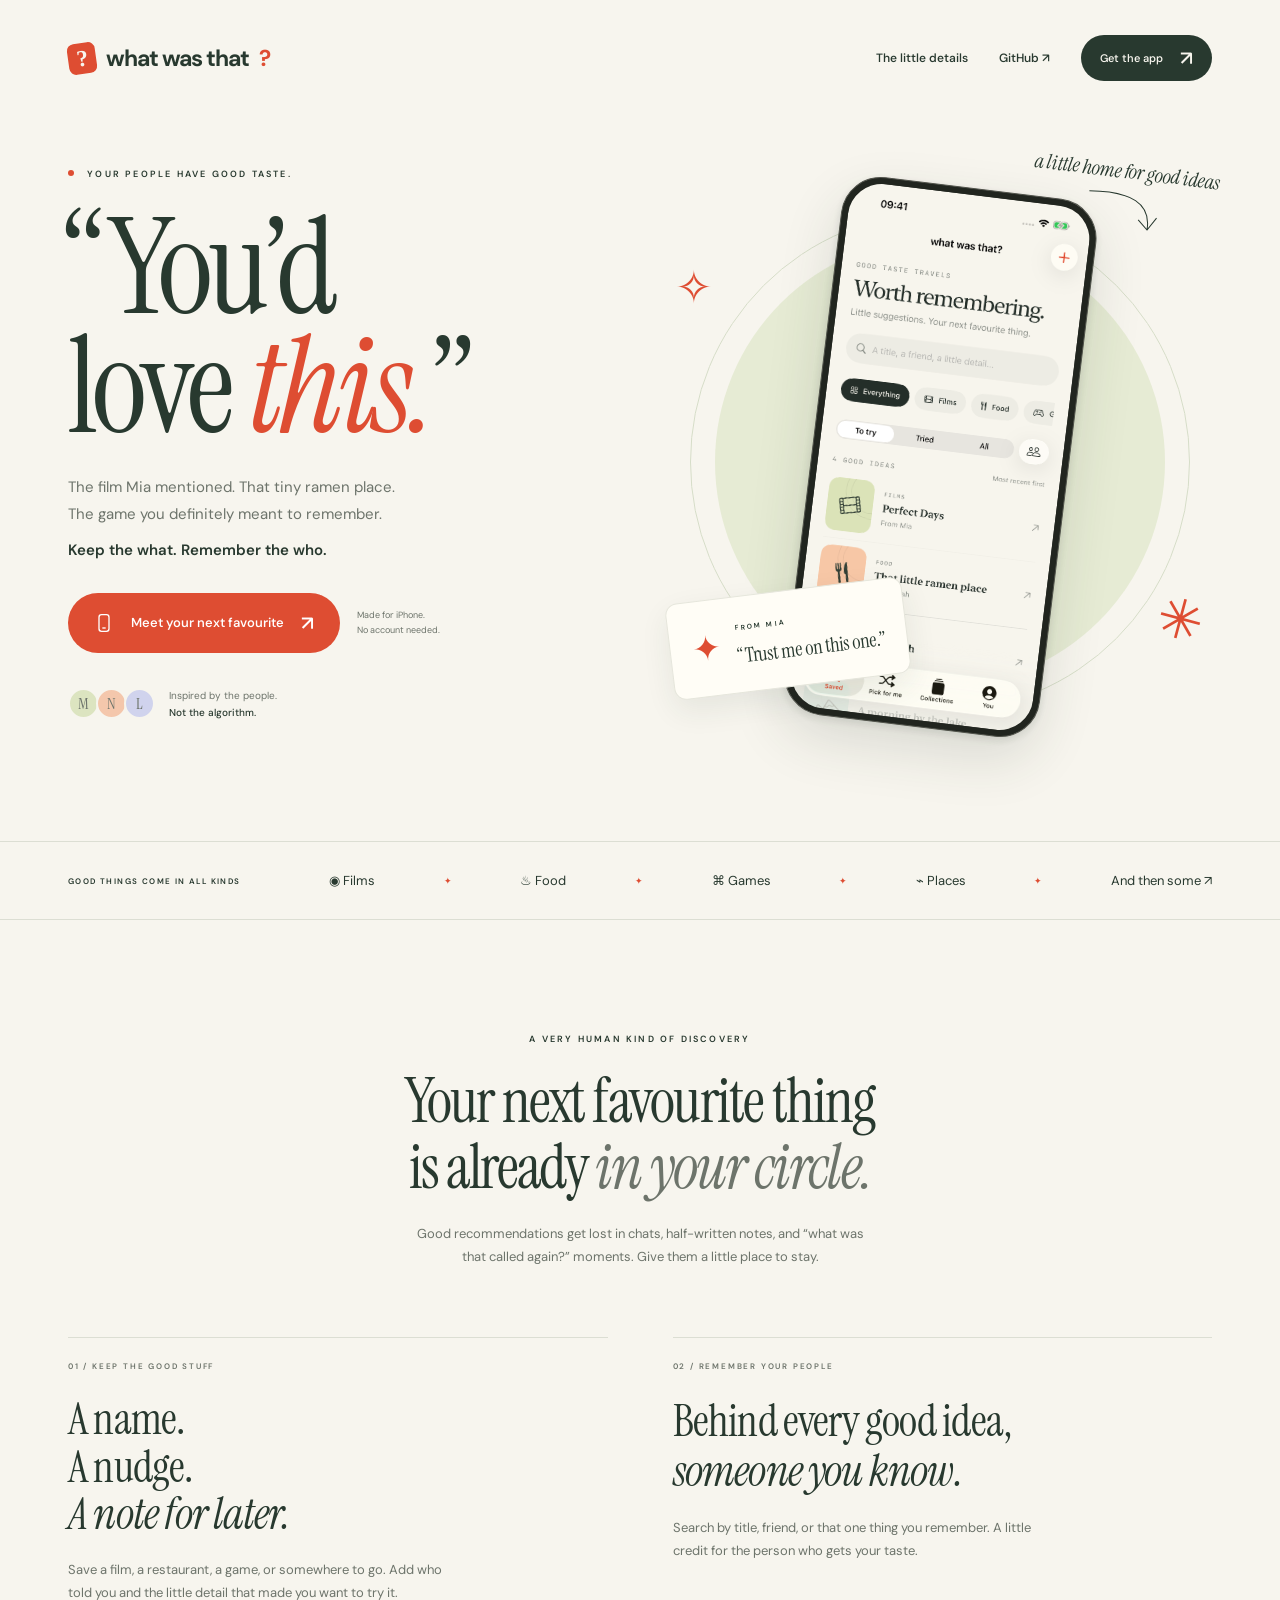
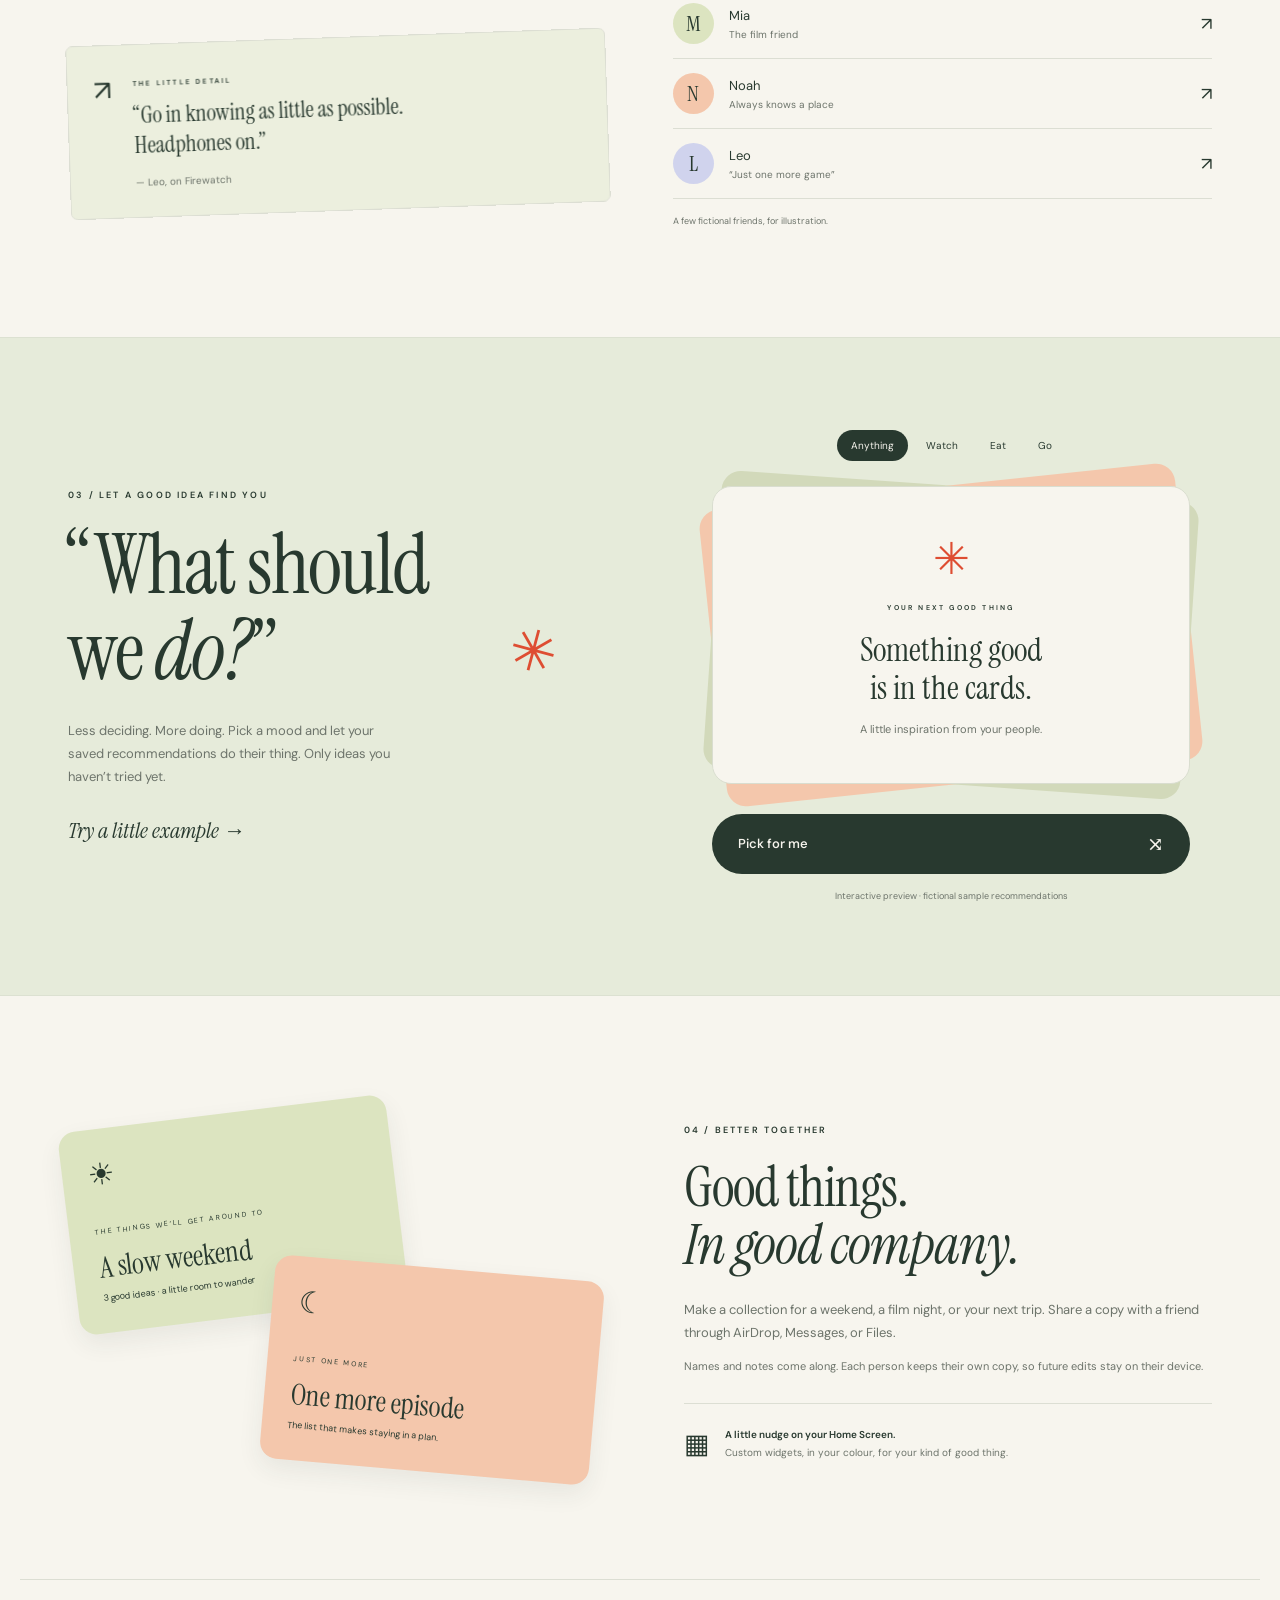
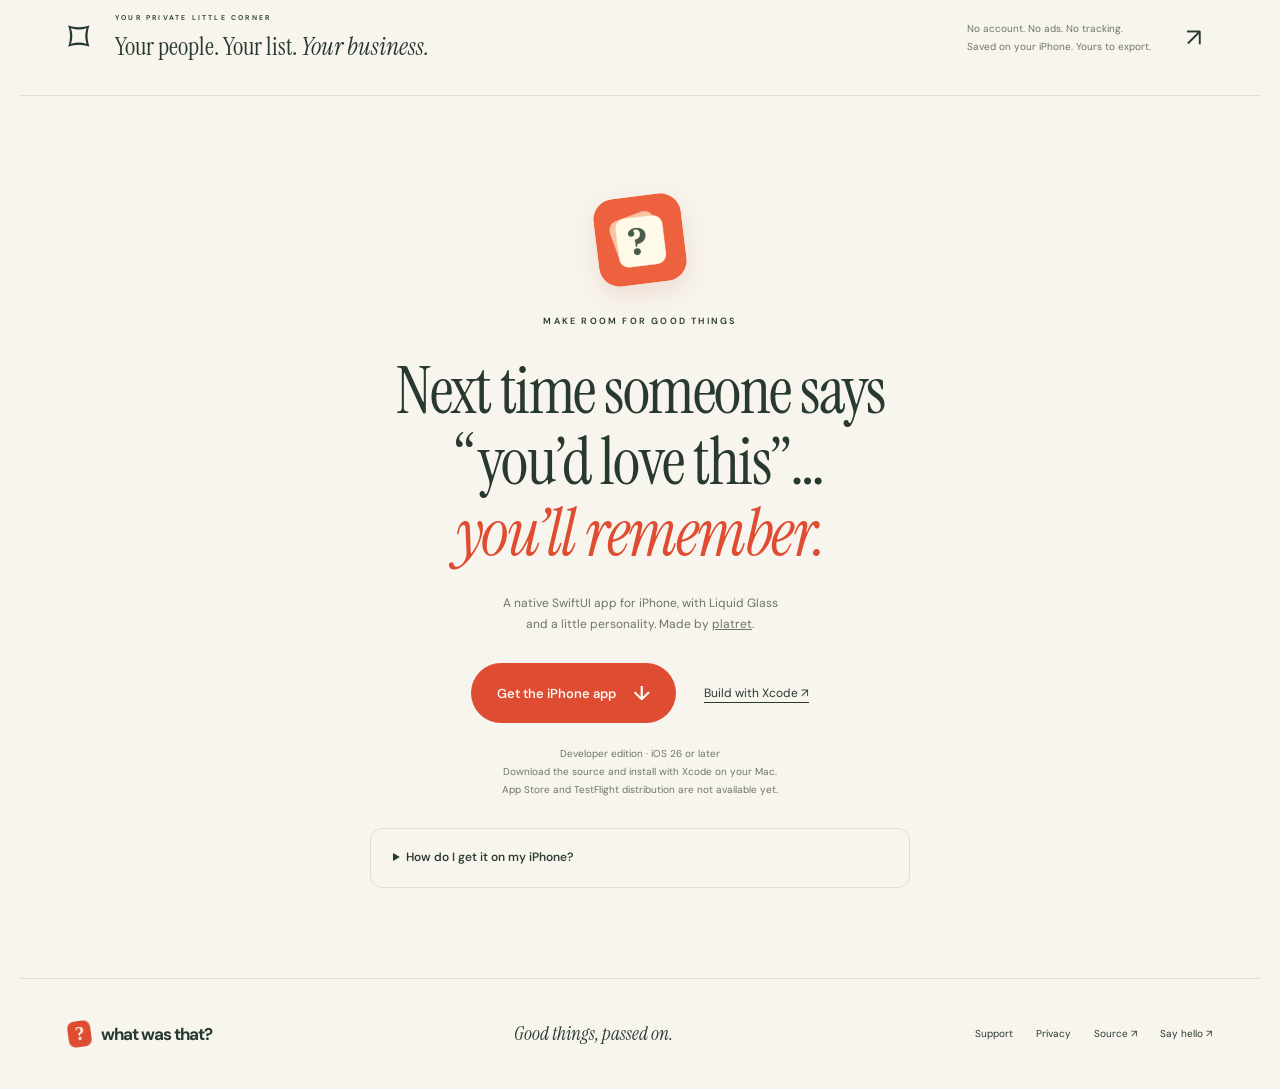
==== commit b982c4d6: "Prepare App Store release with screenshot gallery and support page" ====
--- a/site/index.html
+++ b/site/index.html
@@ -327,7 +327,7 @@
         ><span class="brand-icon">?</span> what was that?</a
       ><span>Good things, passed on.</span>
       <div>
-        <a href="privacy.html">Privacy</a
+        <a href="support.html">Support</a><a href="privacy.html">Privacy</a
         ><a href="https://github.com/platret/what-was-that">Source ↗</a
         ><a href="https://github.com/platret/what-was-that/issues"
           >Say hello ↗</a
